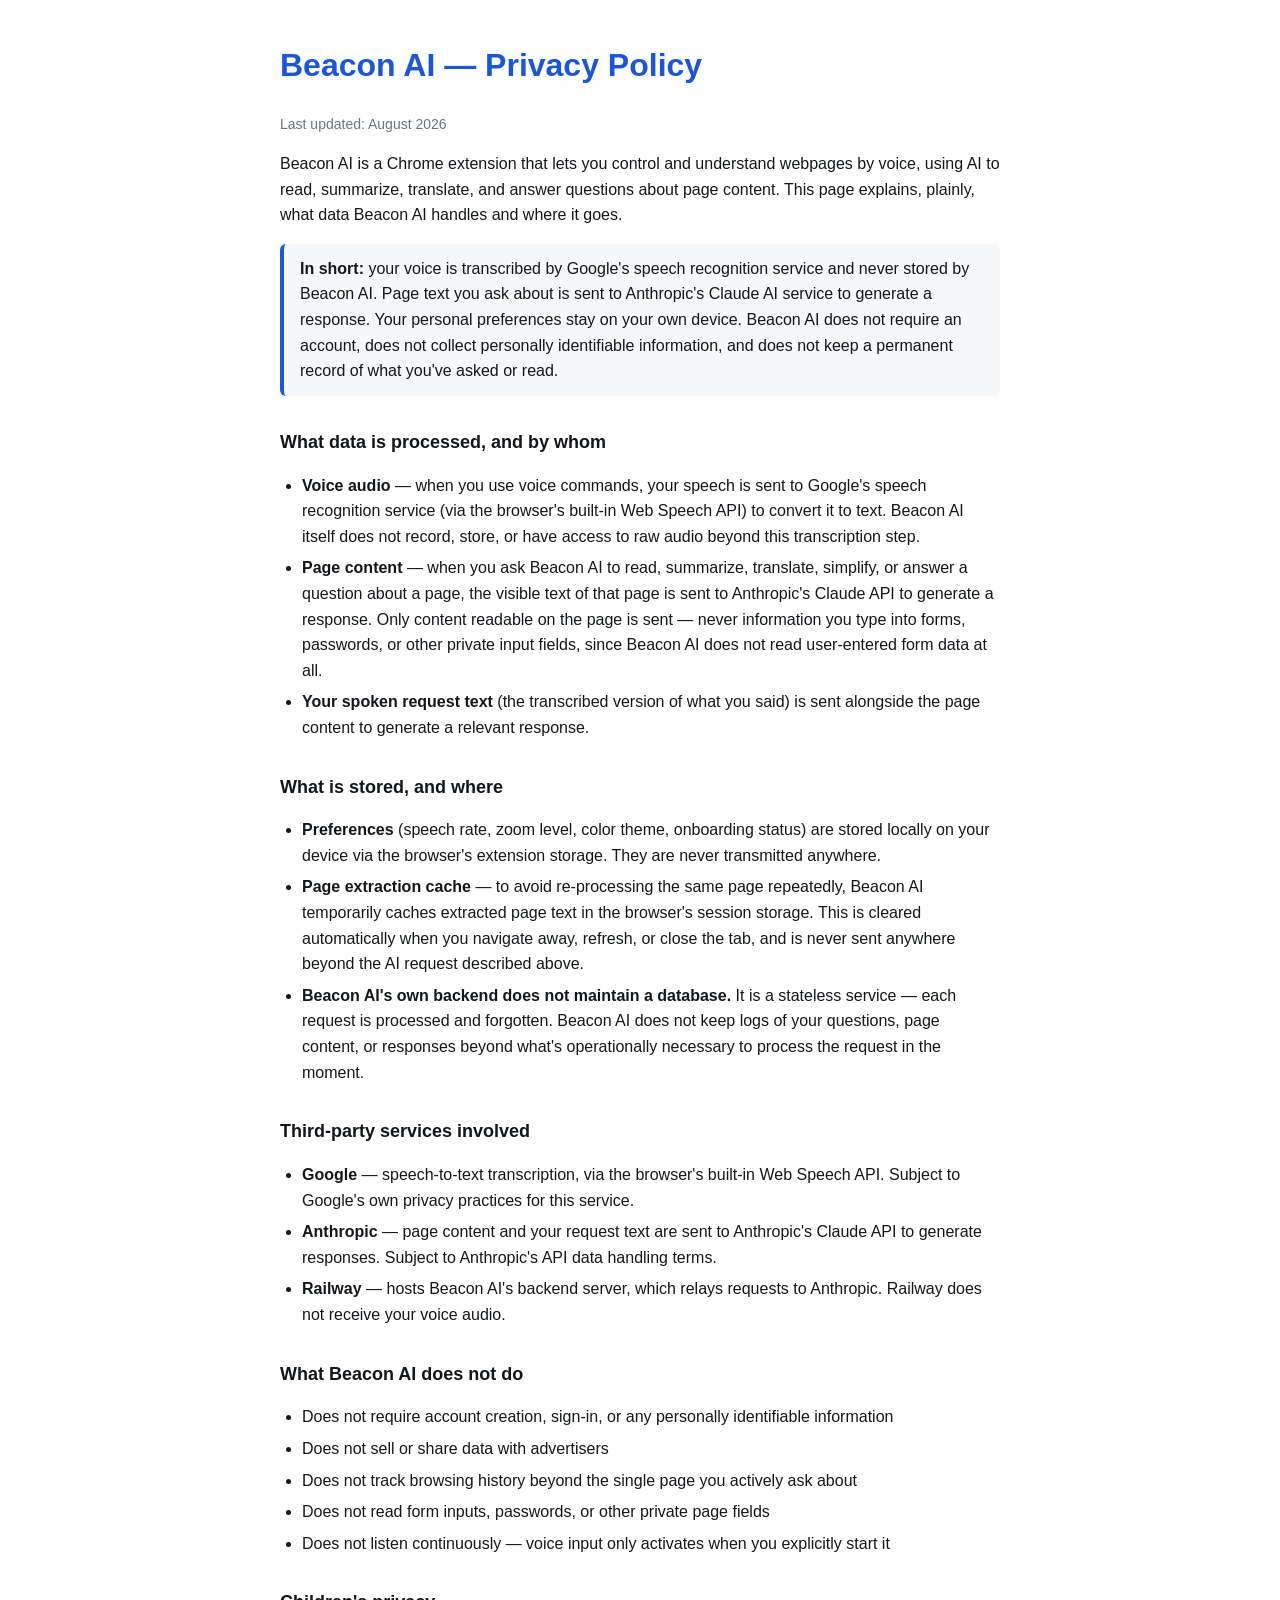
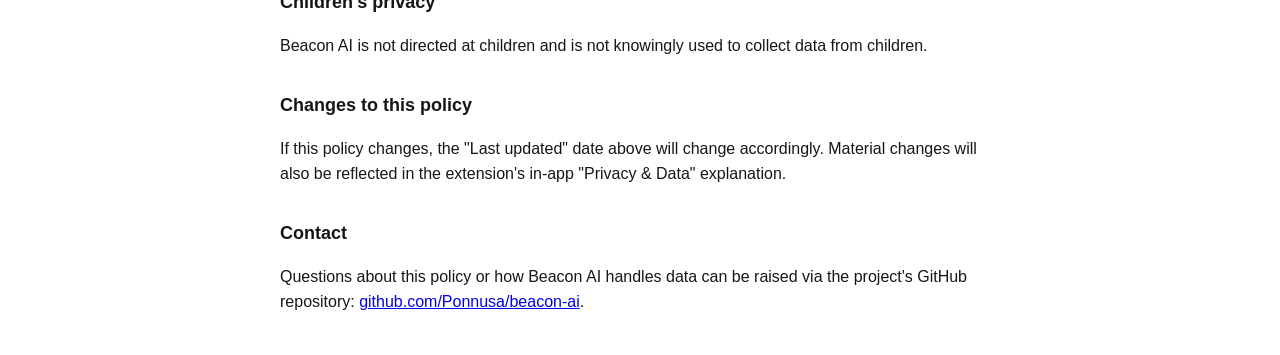
==== docs/privacy-policy.html @ 70d2b1ba "Make onboarding fully voice-driven, with persistent retry on no answer - Every onboarding step now s" ====
<!DOCTYPE html>
<html>
<head>
<meta charset="utf-8" />
<title>Beacon AI — Privacy Policy</title>
<style>
  body {
    font-family: "Segoe UI", -apple-system, Arial, sans-serif;
    max-width: 720px;
    margin: 40px auto;
    padding: 0 20px;
    line-height: 1.6;
    color: #14171a;
  }
  h1 { color: #1a56db; }
  h2 { margin-top: 32px; font-size: 18px; }
  .updated { color: #6b7280; font-size: 14px; }
  ul { padding-left: 22px; }
  li { margin-bottom: 6px; }
  .callout {
    background: #f5f7f8;
    border-left: 4px solid #1a56db;
    border-radius: 6px;
    padding: 12px 16px;
    margin: 16px 0;
  }
</style>
</head>
<body>

<h1>Beacon AI — Privacy Policy</h1>
<p class="updated">Last updated: August 2026</p>

<p>Beacon AI is a Chrome extension that lets you control and understand webpages by voice, using AI to read, summarize, translate, and answer questions about page content. This page explains, plainly, what data Beacon AI handles and where it goes.</p>

<div class="callout">
  <strong>In short:</strong> your voice is transcribed by Google's speech recognition service and never stored by Beacon AI. Page text you ask about is sent to Anthropic's Claude AI service to generate a response. Your personal preferences stay on your own device. Beacon AI does not require an account, does not collect personally identifiable information, and does not keep a permanent record of what you've asked or read.
</div>

<h2>What data is processed, and by whom</h2>
<ul>
  <li><strong>Voice audio</strong> — when you use voice commands, your speech is sent to Google's speech recognition service (via the browser's built-in Web Speech API) to convert it to text. Beacon AI itself does not record, store, or have access to raw audio beyond this transcription step.</li>
  <li><strong>Page content</strong> — when you ask Beacon AI to read, summarize, translate, simplify, or answer a question about a page, the visible text of that page is sent to Anthropic's Claude API to generate a response. Only content readable on the page is sent — never information you type into forms, passwords, or other private input fields, since Beacon AI does not read user-entered form data at all.</li>
  <li><strong>Your spoken request text</strong> (the transcribed version of what you said) is sent alongside the page content to generate a relevant response.</li>
</ul>

<h2>What is stored, and where</h2>
<ul>
  <li><strong>Preferences</strong> (speech rate, zoom level, color theme, onboarding status) are stored locally on your device via the browser's extension storage. They are never transmitted anywhere.</li>
  <li><strong>Page extraction cache</strong> — to avoid re-processing the same page repeatedly, Beacon AI temporarily caches extracted page text in the browser's session storage. This is cleared automatically when you navigate away, refresh, or close the tab, and is never sent anywhere beyond the AI request described above.</li>
  <li><strong>Beacon AI's own backend does not maintain a database.</strong> It is a stateless service — each request is processed and forgotten. Beacon AI does not keep logs of your questions, page content, or responses beyond what's operationally necessary to process the request in the moment.</li>
</ul>

<h2>Third-party services involved</h2>
<ul>
  <li><strong>Google</strong> — speech-to-text transcription, via the browser's built-in Web Speech API. Subject to Google's own privacy practices for this service.</li>
  <li><strong>Anthropic</strong> — page content and your request text are sent to Anthropic's Claude API to generate responses. Subject to Anthropic's API data handling terms.</li>
  <li><strong>Railway</strong> — hosts Beacon AI's backend server, which relays requests to Anthropic. Railway does not receive your voice audio.</li>
</ul>

<h2>What Beacon AI does not do</h2>
<ul>
  <li>Does not require account creation, sign-in, or any personally identifiable information</li>
  <li>Does not sell or share data with advertisers</li>
  <li>Does not track browsing history beyond the single page you actively ask about</li>
  <li>Does not read form inputs, passwords, or other private page fields</li>
  <li>Does not listen continuously — voice input only activates when you explicitly start it</li>
</ul>

<h2>Children's privacy</h2>
<p>Beacon AI is not directed at children and is not knowingly used to collect data from children.</p>

<h2>Changes to this policy</h2>
<p>If this policy changes, the "Last updated" date above will change accordingly. Material changes will also be reflected in the extension's in-app "Privacy &amp; Data" explanation.</p>

<h2>Contact</h2>
<p>Questions about this policy or how Beacon AI handles data can be raised via the project's GitHub repository: <a href="https://github.com/Ponnusa/beacon-ai">github.com/Ponnusa/beacon-ai</a>.</p>

</body>
</html>
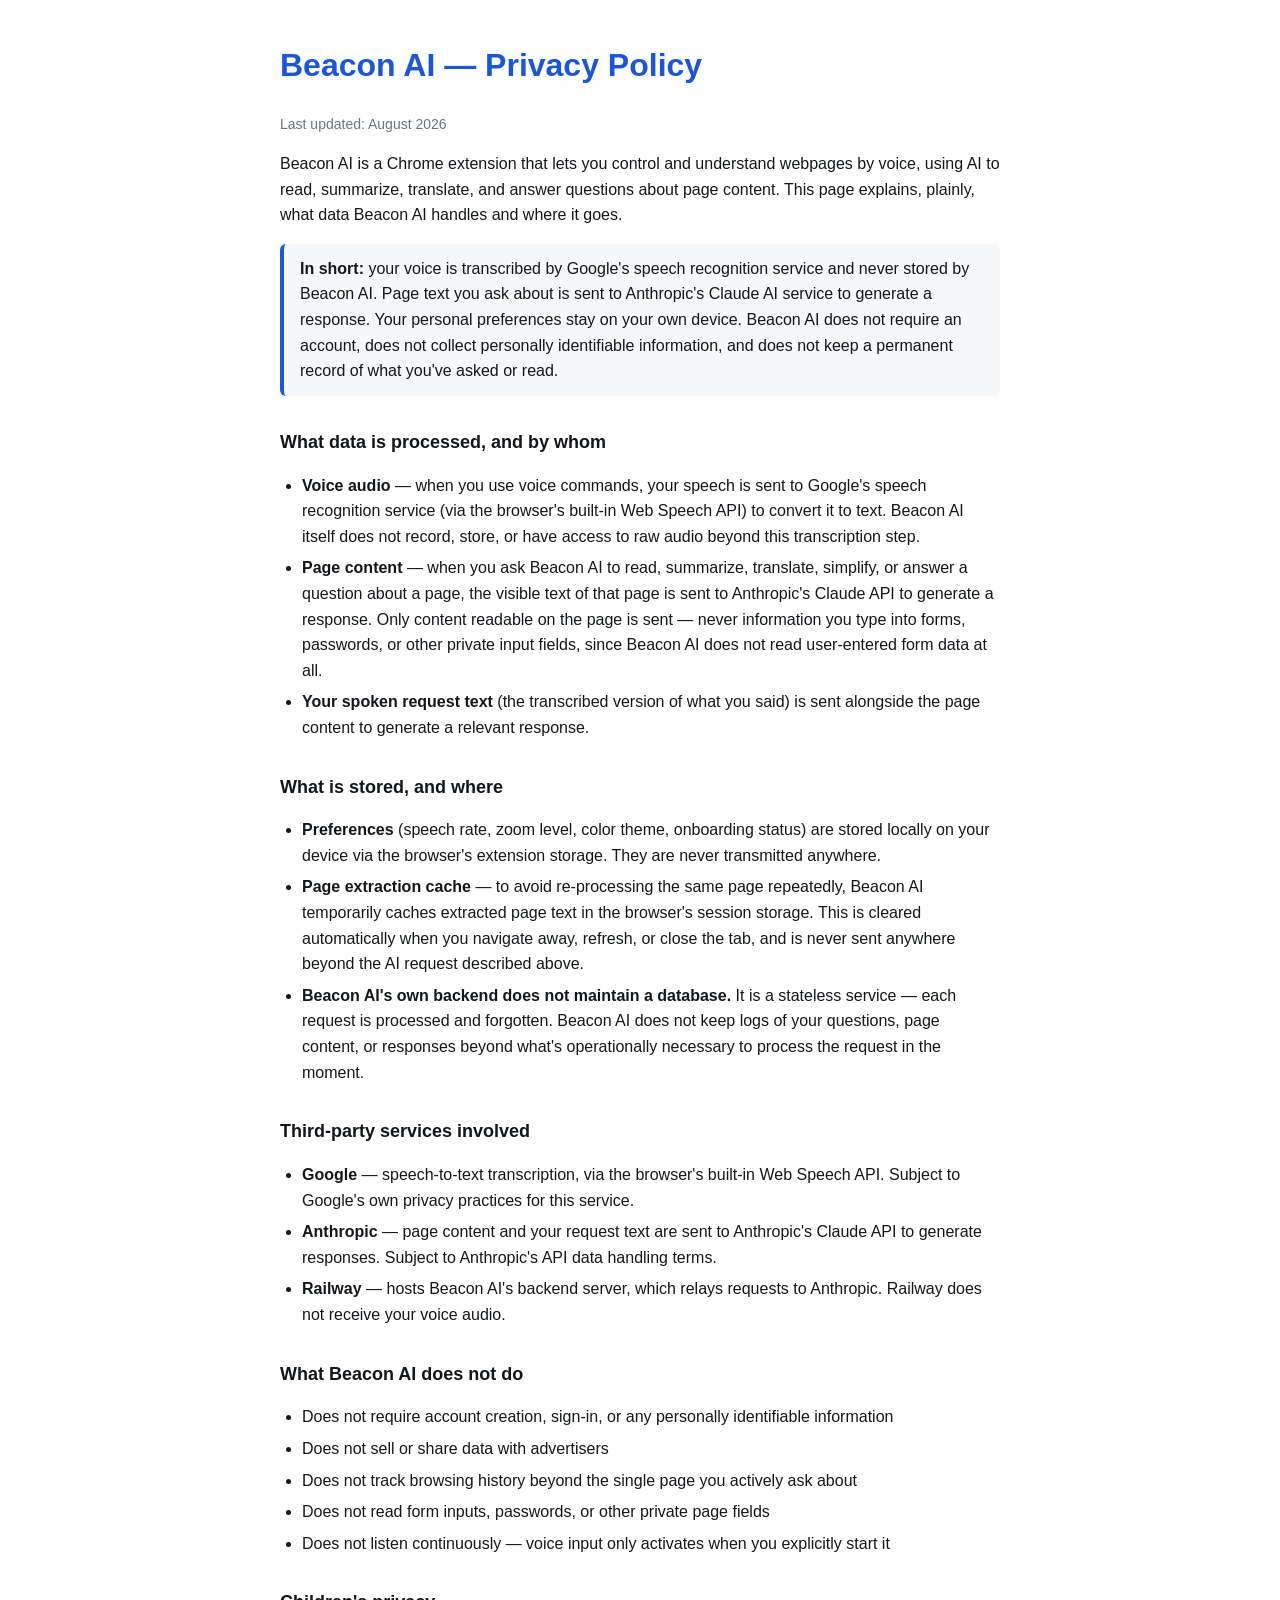
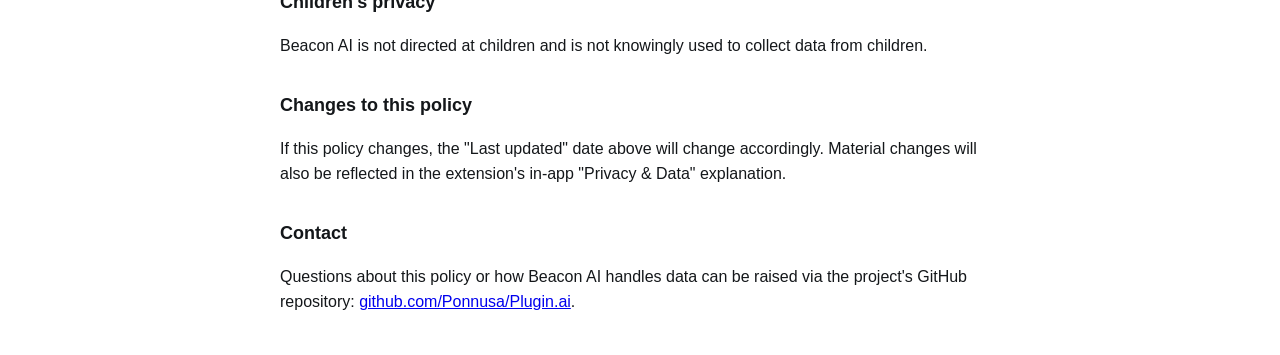
==== commit 010c9833: "Fix repo name references after GitHub rename to Plugin.ai The repo was renamed from beacon-ai to Plu" ====
--- a/docs/privacy-policy.html
+++ b/docs/privacy-policy.html
@@ -74,7 +74,7 @@
 <p>If this policy changes, the "Last updated" date above will change accordingly. Material changes will also be reflected in the extension's in-app "Privacy &amp; Data" explanation.</p>
 
 <h2>Contact</h2>
-<p>Questions about this policy or how Beacon AI handles data can be raised via the project's GitHub repository: <a href="https://github.com/Ponnusa/beacon-ai">github.com/Ponnusa/beacon-ai</a>.</p>
+<p>Questions about this policy or how Beacon AI handles data can be raised via the project's GitHub repository: <a href="https://github.com/Ponnusa/Plugin.ai">github.com/Ponnusa/Plugin.ai</a>.</p>
 
 </body>
 </html>
